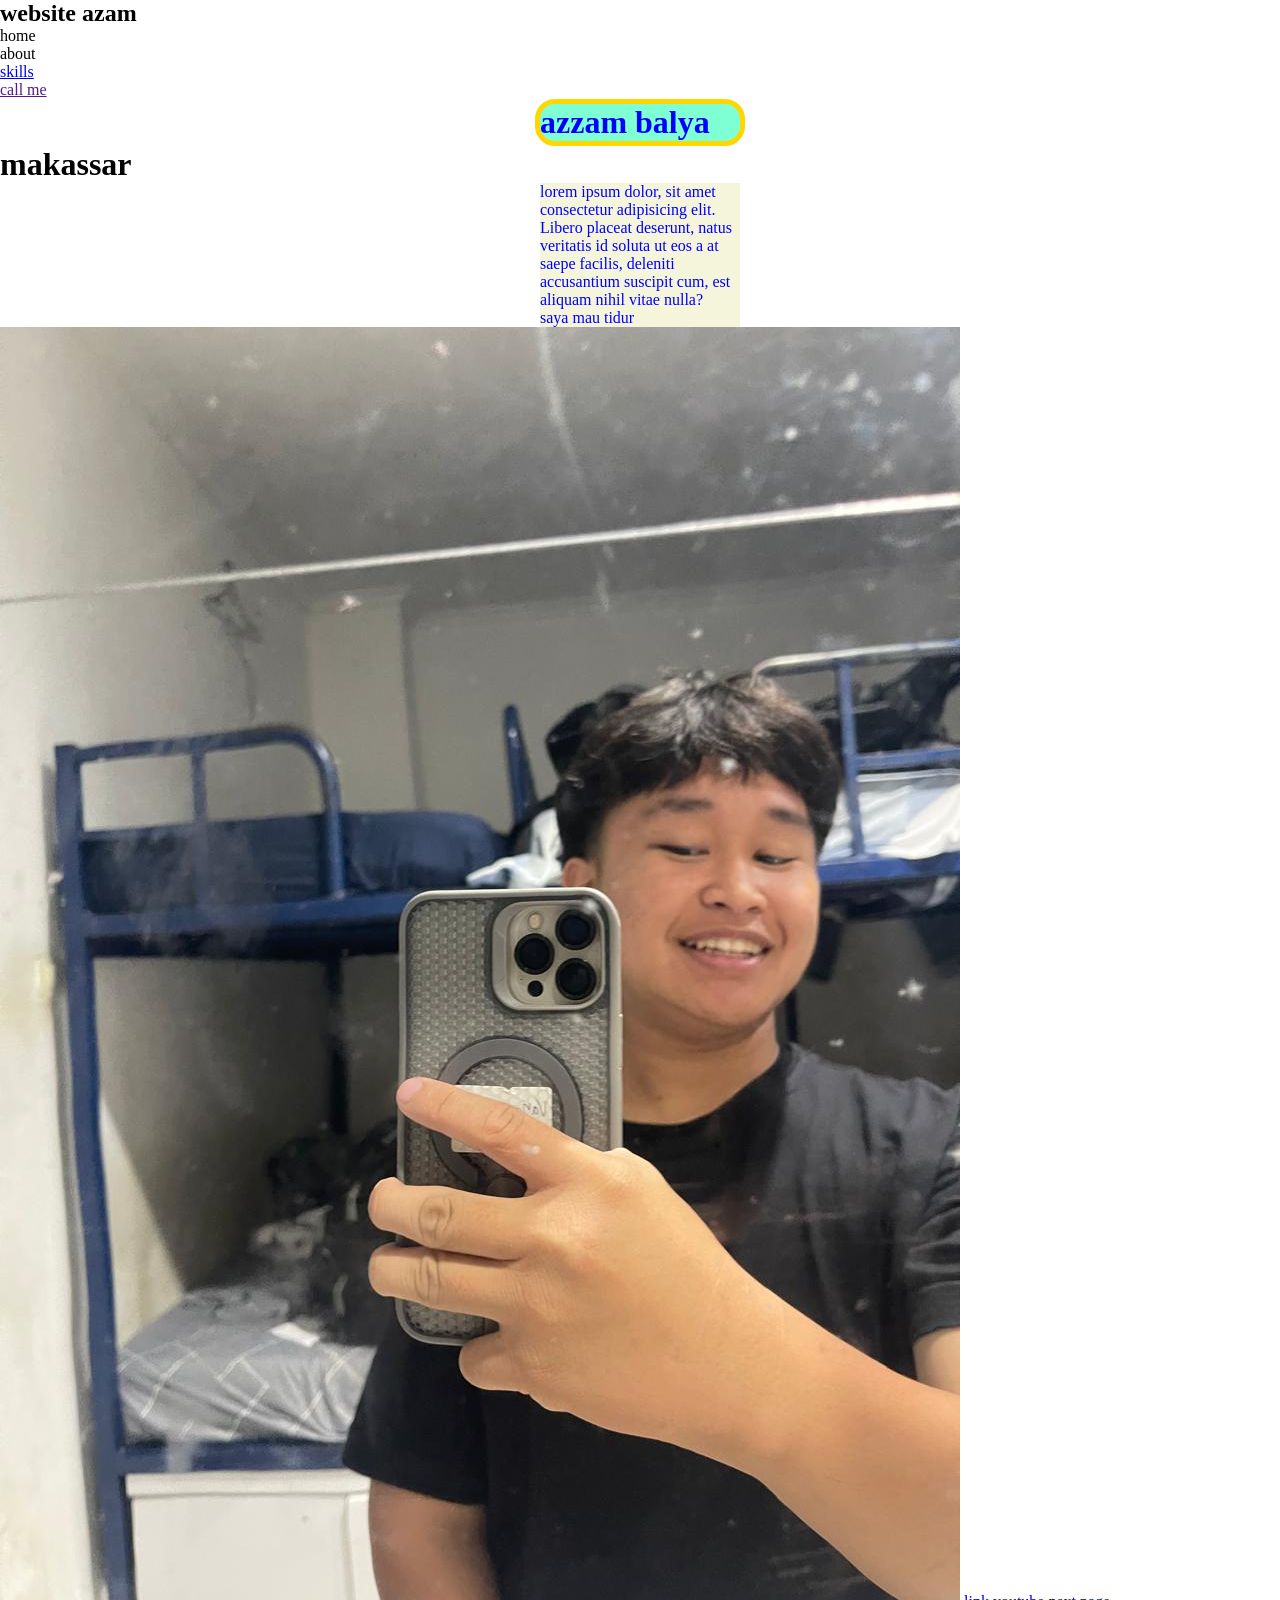
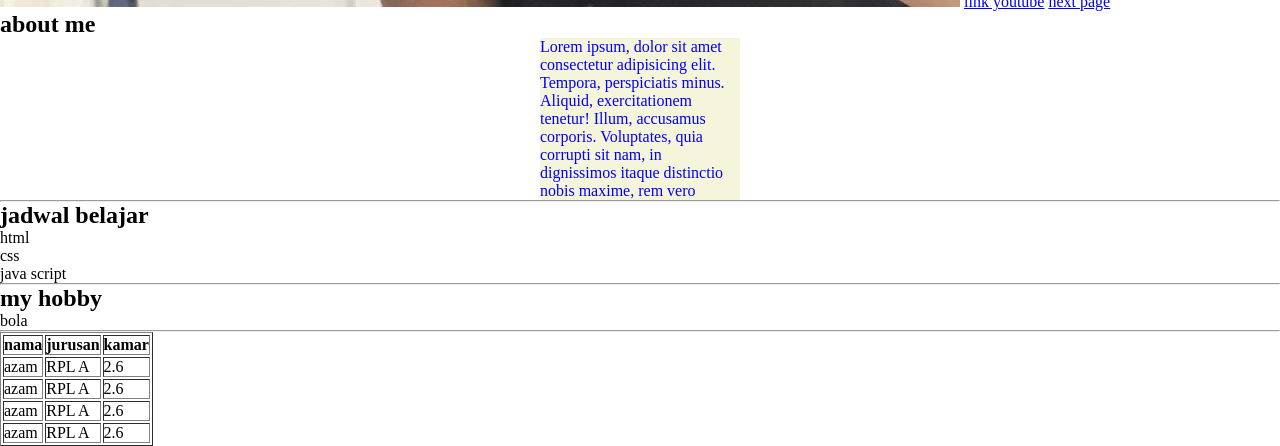
==== index.html @ 0e95609a "first_website" ====
<!DOCTYPE html>
<html lang="en">
<head>
    <meta charset="UTF-8">
    <meta name="viewport" content="width=device-width, initial-scale=1.0">
    <title>azzam</title>
    <link rel="stylesheet" href="index.css"
</head>
<nav class="navbar">
    <h1>website azam</h1>
    <div class="menu">
        <ul>
            <li><a href="page3.html"></a>home</li>
            <li><a href="about-me"></a>about</li>
            <li><a href="#skills">skills</a></li>
            
        </ul>
    </div>
    <div class="navbutton">
        <a href="">call me</a>
    </div>



</nav>
</body>
 <div class="html-1">
    <h1 class="header">azzam balya</h1>
    <h1 class="alamat">makassar</h1>
    <p class="lorem">lorem ipsum dolor, sit amet consectetur adipisicing elit. Libero placeat deserunt, natus veritatis id soluta ut eos a at saepe facilis, deleniti accusantium suscipit cum, est aliquam nihil vitae nulla?</p>
    <p>saya mau tidur</p>
    <img src="azzam.jpeg" alt="">
 <a href="https://www.youtube.com/">link youtube</a>
 <a href="page3.html">next page</a>
 </div>
 <section id="about-me"class="about-me">
    <div class="about-text">
        <h1>about me</h1>
        <p>Lorem ipsum, dolor sit amet consectetur adipisicing elit. Tempora, perspiciatis minus. Aliquid, exercitationem tenetur! Illum, accusamus corporis. Voluptates, quia corrupti sit nam, in dignissimos itaque distinctio nobis maxime, rem vero</p>
    </div>

 </section>
 
 <section></section>
 <hr>
 <h2>jadwal belajar</h2>
 <ol>
    <li>html</li>
    <li>css</li>
    <li>java script</li>
 </ol>
 <hr>
 <h2>my hobby</h2>
 <ul>
    <li>bola</li>
 </ul>
 <hr>
 <table border="">
    <tr>
        <th>nama</th>
        <th>jurusan</th>
        <th>kamar</th>

    </tr>
    <tr>
        <td>azam</td>
        <td>RPL A</td>
        <td>2.6</td>
    </tr>
    <tr>
        <td>azam</td>
        <td>RPL A</td>
        <td>2.6</td>
    </tr>
    <tr>
        <td>azam</td>
        <td>RPL A</td>
        <td>2.6</td>
    </tr>
    <tr>
        <td>azam</td>
        <td>RPL A</td>
        <td>2.6</td>
    </tr>
 </table>
</body>
---- index.css ----
*{
    margin: 0;
    padding: 0;
    scroll-behavior: smooth;
}
.header{
    color: blue;
    background-color: aquamarine;
    width: 200px;
    border: 5px solid gold;
    border-radius: 20px;
    margin: auto;

}
p{
    color: blue;
    background-color: beige;
    width: 200px;
    margin: auto;
}
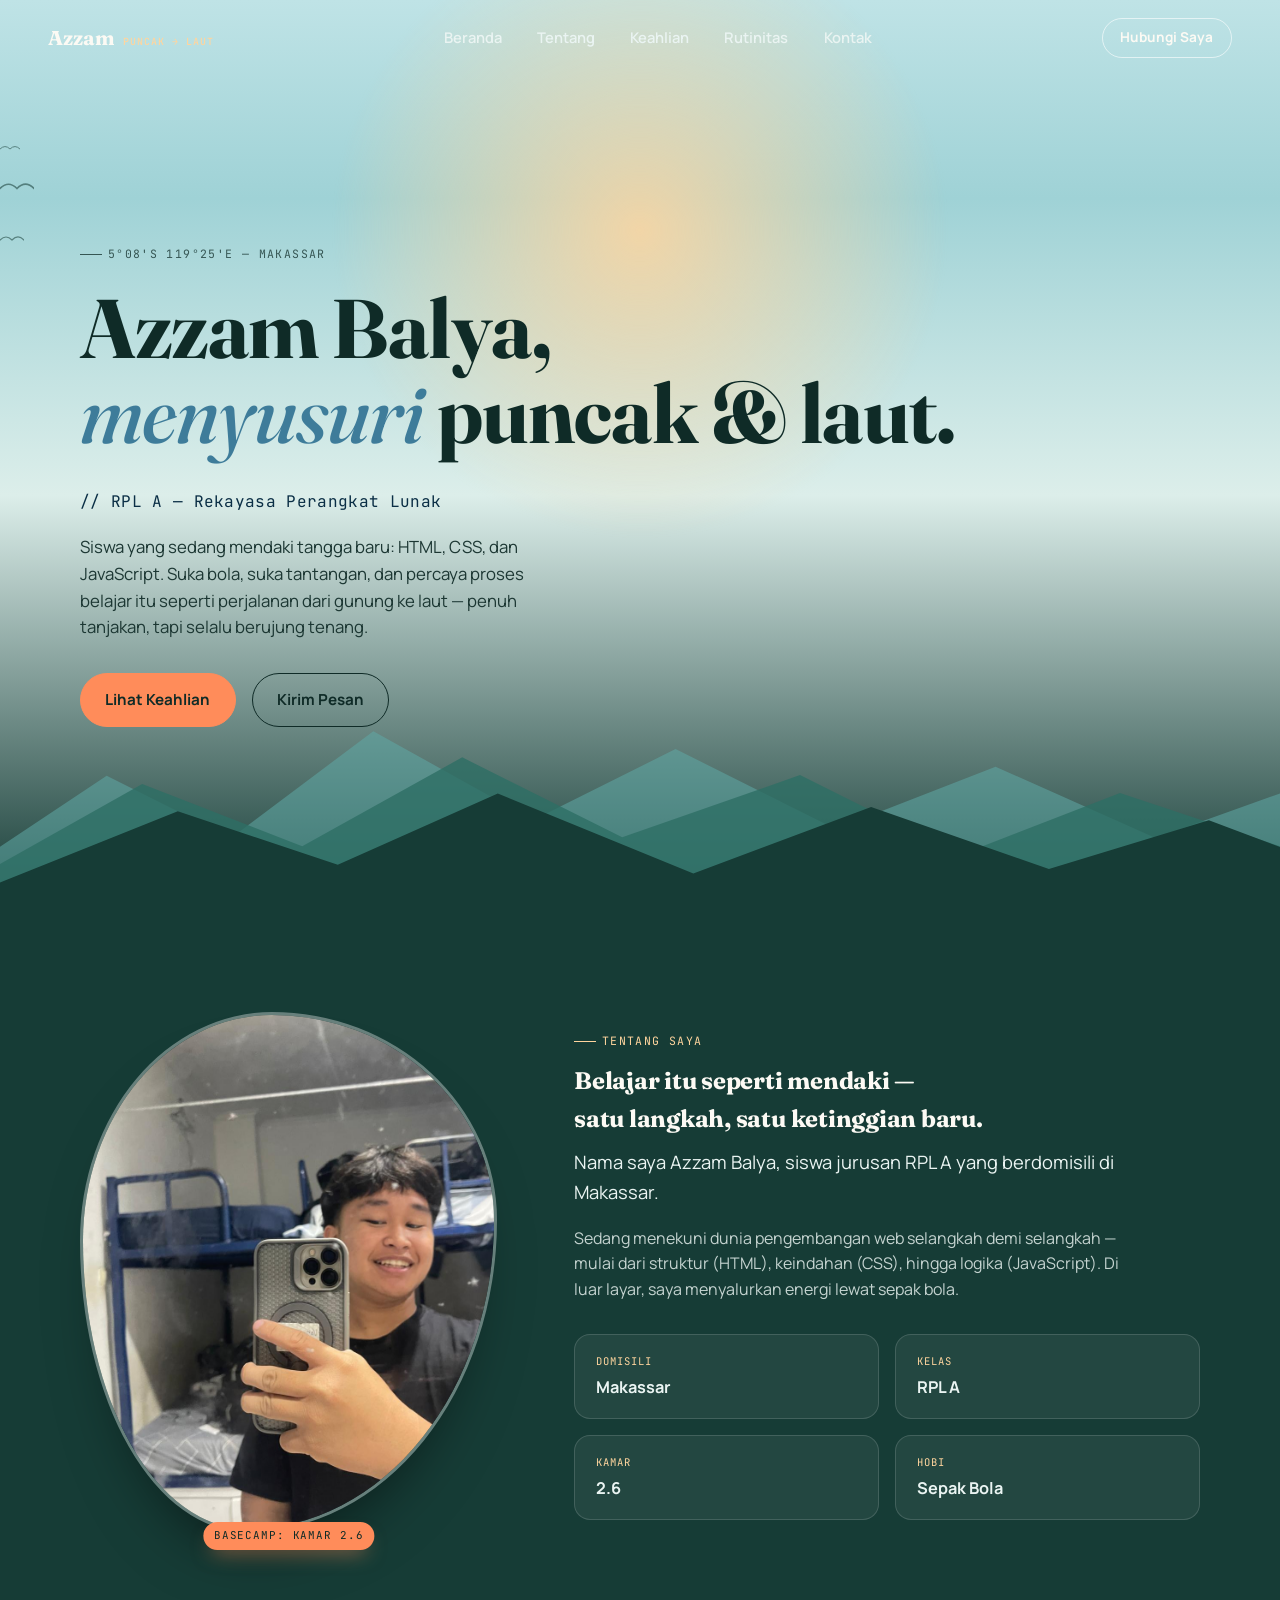
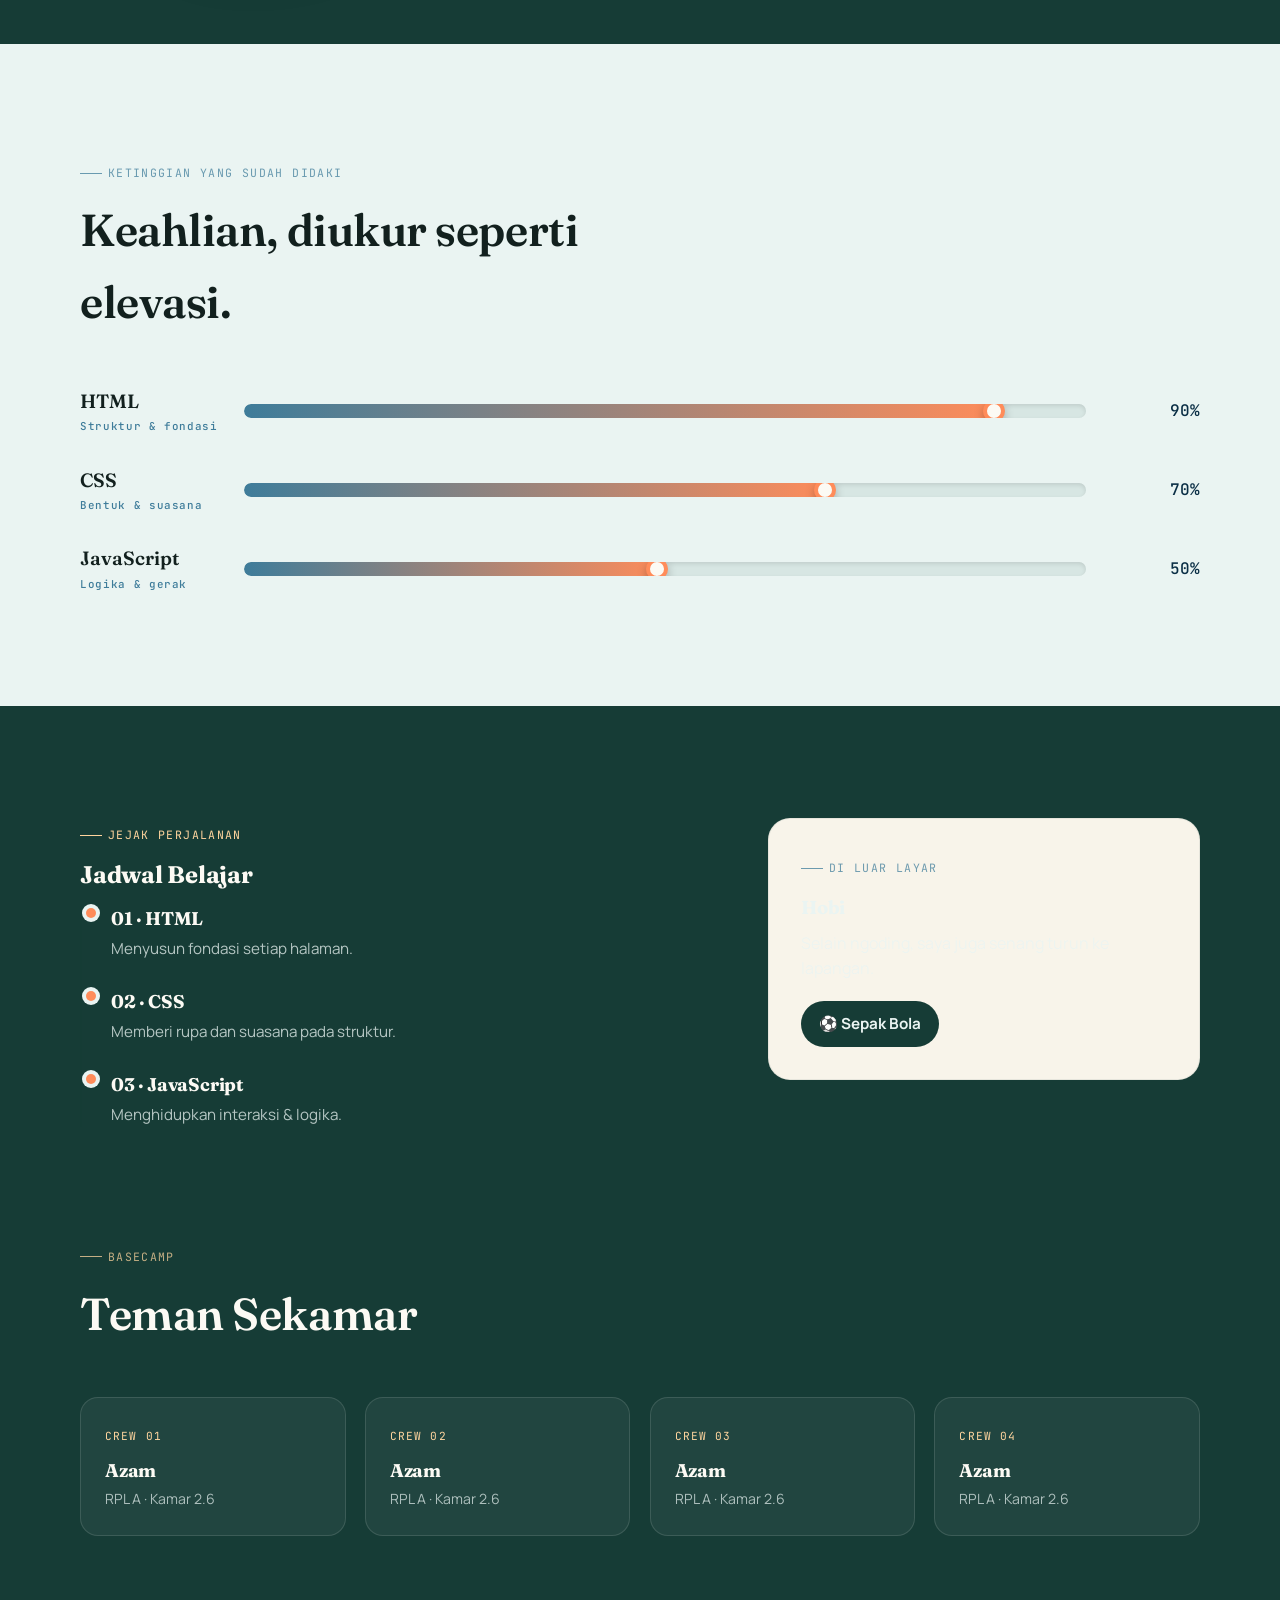
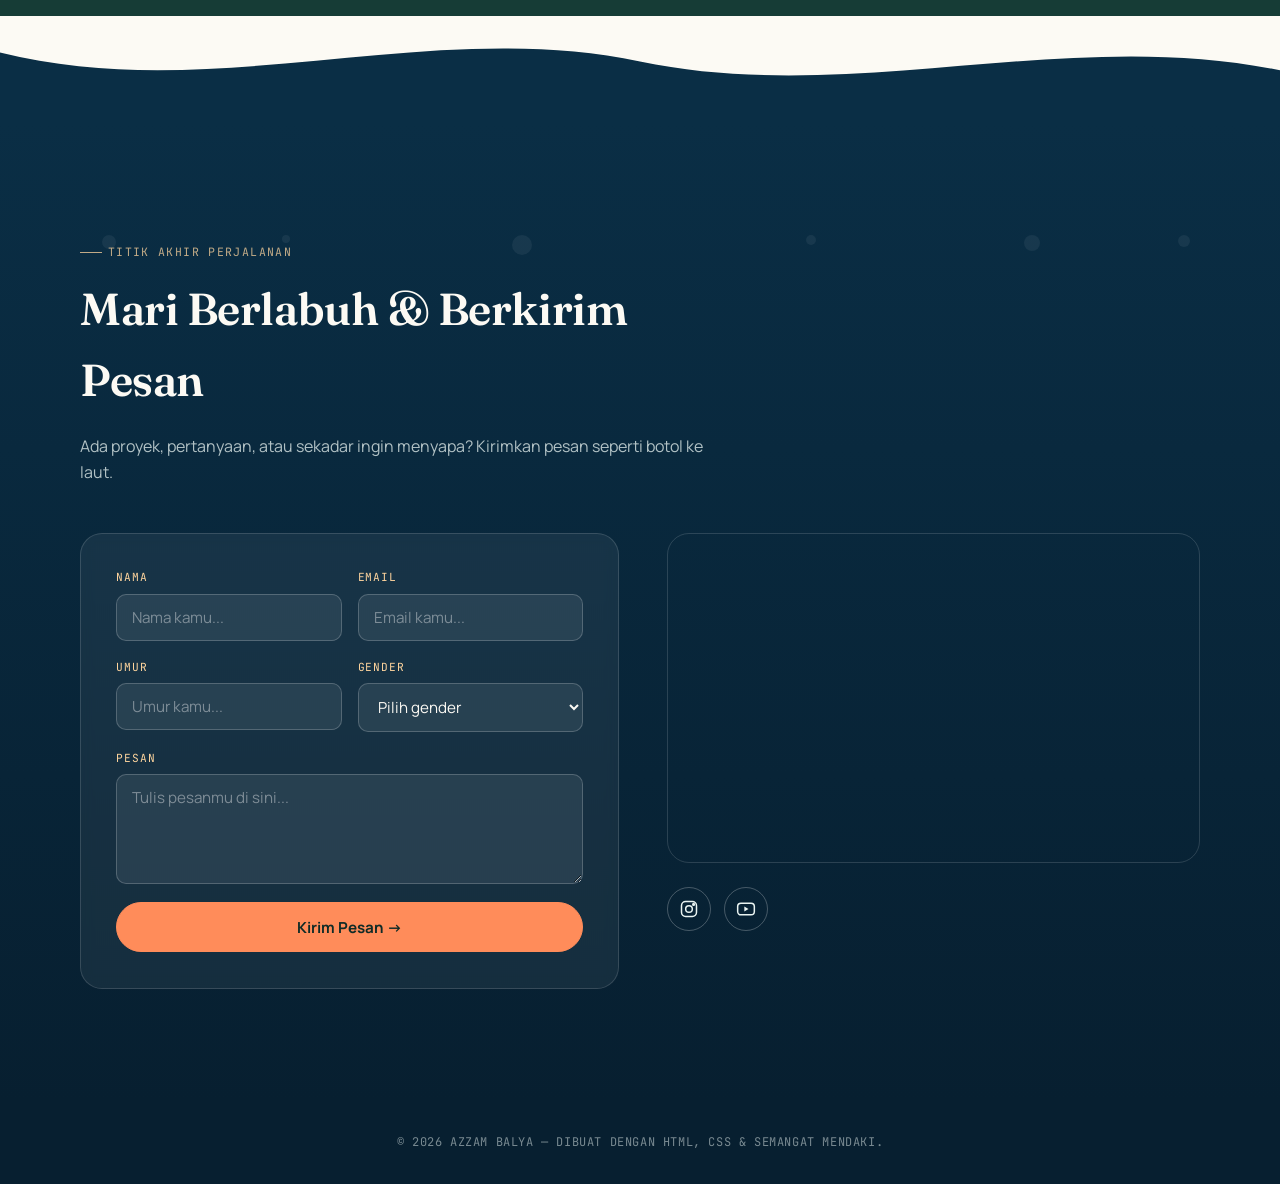
==== commit 736f497c: "azzam" ====
--- a/index.html
+++ b/index.html
@@ -1,89 +1,227 @@
 <!DOCTYPE html>
-<html lang="en">
+<html lang="id">
 <head>
-    <meta charset="UTF-8">
-    <meta name="viewport" content="width=device-width, initial-scale=1.0">
-    <title>azzam</title>
-    <link rel="stylesheet" href="index.css"
+<meta charset="UTF-8">
+<meta name="viewport" content="width=device-width, initial-scale=1.0">
+<title>Azzam Balya — Dari Puncak ke Laut</title>
+<meta name="description" content="Portofolio Azzam Balya, siswa RPL A, Makassar.">
+<link rel="stylesheet" href="style.css">
 </head>
-<nav class="navbar">
-    <h1>website azam</h1>
-    <div class="menu">
-        <ul>
-            <li><a href="page3.html"></a>home</li>
-            <li><a href="about-me"></a>about</li>
-            <li><a href="#skills">skills</a></li>
-            
-        </ul>
-    </div>
-    <div class="navbutton">
-        <a href="">call me</a>
-    </div>
-
-
-
+<body>
+
+<nav class="navbar" id="navbar">
+  <a href="#top" class="brand">Azzam <small>PUNCAK&nbsp;→&nbsp;LAUT</small></a>
+  <ul class="nav-links" id="navLinks">
+    <li><a href="#top">Beranda</a></li>
+    <li><a href="#about">Tentang</a></li>
+    <li><a href="#skills">Keahlian</a></li>
+    <li><a href="#trail">Rutinitas</a></li>
+    <li><a href="#contact">Kontak</a></li>
+  </ul>
+  <a href="#contact" class="btn btn-ghost nav-cta">Hubungi Saya</a>
+  <button class="nav-toggle" id="navToggle" aria-label="Buka menu">
+    <span></span><span></span><span></span>
+  </button>
 </nav>
+
+<!-- ================= HERO ================= -->
+<header class="hero" id="top">
+  <div class="sky-glow"></div>
+
+  <div class="cloud cloud--1"><svg viewBox="0 0 200 90" fill="#fff"><ellipse cx="60" cy="55" rx="55" ry="28"/><ellipse cx="110" cy="40" rx="45" ry="30"/><ellipse cx="150" cy="58" rx="40" ry="22"/></svg></div>
+  <div class="cloud cloud--2"><svg viewBox="0 0 200 90" fill="#fff"><ellipse cx="60" cy="55" rx="55" ry="28"/><ellipse cx="110" cy="40" rx="45" ry="30"/><ellipse cx="150" cy="58" rx="40" ry="22"/></svg></div>
+  <div class="cloud cloud--3"><svg viewBox="0 0 200 90" fill="#fff"><ellipse cx="60" cy="55" rx="55" ry="28"/><ellipse cx="110" cy="40" rx="45" ry="30"/><ellipse cx="150" cy="58" rx="40" ry="22"/></svg></div>
+
+  <svg class="bird bird--1" viewBox="0 0 40 20"><path d="M0 10 Q10 0 20 10 Q30 0 40 10" stroke="#163C36" stroke-width="2" fill="none" stroke-linecap="round"/></svg>
+  <svg class="bird bird--2" viewBox="0 0 40 20"><path d="M0 10 Q10 0 20 10 Q30 0 40 10" stroke="#163C36" stroke-width="2" fill="none" stroke-linecap="round"/></svg>
+  <svg class="bird bird--3" viewBox="0 0 40 20"><path d="M0 10 Q10 0 20 10 Q30 0 40 10" stroke="#163C36" stroke-width="2" fill="none" stroke-linecap="round"/></svg>
+
+  <div class="hero-content">
+    <p class="eyebrow hero-tag">5°08'S 119°25'E — MAKASSAR</p>
+    <h1>Azzam Balya,<br><em>menyusuri</em> puncak &amp; laut.</h1>
+    <p class="hero-role">// RPL&nbsp;A — Rekayasa Perangkat Lunak</p>
+    <p class="hero-desc">Siswa yang sedang mendaki tangga baru: HTML, CSS, dan JavaScript. Suka bola, suka tantangan, dan percaya proses belajar itu seperti perjalanan dari gunung ke laut — penuh tanjakan, tapi selalu berujung tenang.</p>
+    <div class="hero-actions">
+      <a href="#skills" class="btn btn-solid">Lihat Keahlian</a>
+      <a href="#contact" class="btn btn-ghost">Kirim Pesan</a>
+    </div>
+  </div>
+
+  <!-- background ridge layers -->
+  <div class="ridge ridge--back" data-parallax="0.25">
+    <svg viewBox="0 0 1440 260" preserveAspectRatio="none"><path fill="#5FA9A6" d="M0 200 L120 120 L260 190 L420 70 L600 170 L760 90 L940 180 L1120 110 L1300 190 L1440 140 L1440 260 L0 260 Z"/></svg>
+  </div>
+  <div class="ridge ridge--mid" data-parallax="0.4">
+    <svg viewBox="0 0 1440 220" preserveAspectRatio="none"><path fill="#2E6F65" d="M0 180 L160 90 L340 160 L520 60 L700 150 L900 80 L1080 170 L1260 100 L1440 160 L1440 220 L0 220 Z"/></svg>
+  </div>
+  <div class="ridge ridge--front">
+    <svg viewBox="0 0 1440 160" preserveAspectRatio="none"><path fill="#163C36" d="M0 140 L200 60 L380 120 L560 40 L780 130 L980 55 L1180 125 L1360 70 L1440 100 L1440 160 L0 160 Z"/></svg>
+  </div>
+</header>
+
+<!-- ================= ABOUT ================= -->
+<section class="on-teal section-pad" id="about">
+  <div class="container about">
+    <div class="about-portrait reveal">
+      <div class="frame">
+        <img src="azzam.jpeg" alt="Foto Azzam Balya">
+      </div>
+      <span class="pin">BASECAMP: KAMAR 2.6</span>
+    </div>
+    <div class="about-text">
+      <p class="eyebrow reveal" style="color:var(--sunrise-soft)">Tentang Saya</p>
+      <h2 class="reveal reveal-delay-1">Belajar itu seperti mendaki —<br>satu langkah, satu ketinggian baru.</h2>
+      <p class="about-lede reveal reveal-delay-1">Nama saya Azzam Balya, siswa jurusan RPL A yang berdomisili di Makassar.</p>
+      <p class="about-body reveal reveal-delay-2">Sedang menekuni dunia pengembangan web selangkah demi selangkah — mulai dari struktur (HTML), keindahan (CSS), hingga logika (JavaScript). Di luar layar, saya menyalurkan energi lewat sepak bola.</p>
+      <div class="fact-grid reveal reveal-delay-3">
+        <div class="fact"><span class="k">Domisili</span><span class="v">Makassar</span></div>
+        <div class="fact"><span class="k">Kelas</span><span class="v">RPL A</span></div>
+        <div class="fact"><span class="k">Kamar</span><span class="v">2.6</span></div>
+        <div class="fact"><span class="k">Hobi</span><span class="v">Sepak Bola</span></div>
+      </div>
+    </div>
+  </div>
+</section>
+
+<!-- ================= SKILLS ================= -->
+<section class="skills section-pad" id="skills">
+  <div class="container">
+    <div class="section-head reveal">
+      <p class="eyebrow" style="color:var(--glacier-blue)">Ketinggian yang Sudah Didaki</p>
+      <h2>Keahlian, diukur seperti elevasi.</h2>
+    </div>
+    <div class="elevation-list">
+      <div class="elev-item reveal">
+        <span class="name">HTML<small>Struktur & fondasi</small></span>
+        <div class="gauge"><div class="gauge-fill" data-fill="90"></div></div>
+        <span class="amt">90%</span>
+      </div>
+      <div class="elev-item reveal reveal-delay-1">
+        <span class="name">CSS<small>Bentuk & suasana</small></span>
+        <div class="gauge"><div class="gauge-fill" data-fill="70"></div></div>
+        <span class="amt">70%</span>
+      </div>
+      <div class="elev-item reveal reveal-delay-2">
+        <span class="name">JavaScript<small>Logika & gerak</small></span>
+        <div class="gauge"><div class="gauge-fill" data-fill="50"></div></div>
+        <span class="amt">50%</span>
+      </div>
+    </div>
+  </div>
+</section>
+
+<!-- ================= TRAIL / SCHEDULE + HOBBY ================= -->
+<section class="on-teal section-pad" id="trail">
+  <div class="container trail-grid">
+    <div>
+      <p class="eyebrow reveal" style="color:var(--sunrise-soft)">Jejak Perjalanan</p>
+      <h2 class="reveal reveal-delay-1" style="color:var(--paper)">Jadwal Belajar</h2>
+      <div class="trail-log reveal reveal-delay-2">
+        <div class="stop"><h3 style="color:var(--paper)">01 · HTML</h3><p>Menyusun fondasi setiap halaman.</p></div>
+        <div class="stop"><h3 style="color:var(--paper)">02 · CSS</h3><p>Memberi rupa dan suasana pada struktur.</p></div>
+        <div class="stop"><h3 style="color:var(--paper)">03 · JavaScript</h3><p>Menghidupkan interaksi & logika.</p></div>
+      </div>
+    </div>
+    <div class="hobby-card reveal reveal-delay-2">
+      <p class="eyebrow">Di Luar Layar</p>
+      <h3>Hobi</h3>
+      <p style="opacity:.75; margin-bottom:1.2rem;">Selain ngoding, saya juga senang turun ke lapangan.</p>
+      <span class="hobby-tag">⚽ Sepak Bola</span>
+    </div>
+  </div>
+</section>
+
+<!-- ================= CREW / ROOM ================= -->
+<section class="on-teal" style="padding-bottom: 5rem;">
+  <div class="container">
+    <div class="section-head reveal">
+      <p class="eyebrow" style="color:var(--sunrise-soft)">Basecamp</p>
+      <h2 style="color:var(--paper)">Teman Sekamar</h2>
+    </div>
+    <div class="crew-grid">
+      <div class="crew-card reveal"><span class="num">CREW 01</span><h3>Azam</h3><p>RPL A · Kamar 2.6</p></div>
+      <div class="crew-card reveal reveal-delay-1"><span class="num">CREW 02</span><h3>Azam</h3><p>RPL A · Kamar 2.6</p></div>
+      <div class="crew-card reveal reveal-delay-2"><span class="num">CREW 03</span><h3>Azam</h3><p>RPL A · Kamar 2.6</p></div>
+      <div class="crew-card reveal reveal-delay-3"><span class="num">CREW 04</span><h3>Azam</h3><p>RPL A · Kamar 2.6</p></div>
+    </div>
+  </div>
+</section>
+
+<!-- ================= WAVE DIVIDER ================= -->
+<div class="wave-divider">
+  <svg viewBox="0 0 1440 120" preserveAspectRatio="none"><path fill="#0A2E45" d="M0 40 C 240 100, 480 0, 720 50 C 960 100, 1200 10, 1440 60 L1440 120 L0 120 Z"/></svg>
+</div>
+
+<!-- ================= CONTACT ================= -->
+<section class="contact-sec section-pad" id="contact">
+  <div class="bubble" style="width:14px;height:14px;left:8%;animation-duration:9s;"></div>
+  <div class="bubble" style="width:8px;height:8px;left:22%;animation-duration:13s;animation-delay:2s;"></div>
+  <div class="bubble" style="width:20px;height:20px;left:40%;animation-duration:11s;animation-delay:1s;"></div>
+  <div class="bubble" style="width:10px;height:10px;left:63%;animation-duration:15s;animation-delay:3s;"></div>
+  <div class="bubble" style="width:16px;height:16px;left:80%;animation-duration:10s;animation-delay:.5s;"></div>
+  <div class="bubble" style="width:12px;height:12px;left:92%;animation-duration:12s;animation-delay:4s;"></div>
+
+  <div class="container">
+    <div class="section-head reveal">
+      <p class="eyebrow" style="color:var(--sunrise-soft)">Titik Akhir Perjalanan</p>
+      <h2>Mari Berlabuh &amp; Berkirim Pesan</h2>
+      <p>Ada proyek, pertanyaan, atau sekadar ingin menyapa? Kirimkan pesan seperti botol ke laut.</p>
+    </div>
+
+    <div class="contact-grid">
+      <div class="form-card reveal">
+        <form action="https://formsubmit.co/balyaazzam3@gmail.com" method="post">
+          <div class="row-2">
+            <div class="field">
+              <label for="nama">Nama</label>
+              <input id="nama" type="text" placeholder="Nama kamu..." name="Nama" required>
+            </div>
+            <div class="field">
+              <label for="email">Email</label>
+              <input id="email" type="email" placeholder="Email kamu..." name="Email" required>
+            </div>
+          </div>
+          <div class="row-2">
+            <div class="field">
+              <label for="usia">Umur</label>
+              <input id="usia" type="number" placeholder="Umur kamu..." name="Usia">
+            </div>
+            <div class="field">
+              <label for="gender">Gender</label>
+              <select id="gender" name="Gender">
+                <option value="">Pilih gender</option>
+                <option value="pria">Pria</option>
+                <option value="wanita">Wanita</option>
+              </select>
+            </div>
+          </div>
+          <div class="field">
+            <label for="pesan">Pesan</label>
+            <textarea id="pesan" name="Pesan" rows="4" placeholder="Tulis pesanmu di sini..."></textarea>
+          </div>
+          <button type="submit" class="btn btn-solid" style="width:100%; justify-content:center;">Kirim Pesan →</button>
+        </form>
+      </div>
+
+      <div class="reveal reveal-delay-1">
+        <div class="map-card">
+          <iframe src="https://www.google.com/maps/embed?pb=!1m18!1m12!1m3!1d11539.938142382489!2d107.06127097141518!3d-6.542502928768488!2m3!1f0!2f0!3f0!3m2!1i1024!2i768!4f13.1!3m3!1m2!1s0x2e69bb000e1ac8b7%3A0xa18f0995cdb37e7b!2sSamara%20village!5e0!3m2!1sid!2sid!4v1786603937059!5m2!1sid!2sid" loading="lazy" referrerpolicy="strict-origin-when-cross-origin" allowfullscreen></iframe>
+        </div>
+        <div class="socials">
+          <a href="https://instagram.com/mazabalya17" target="_blank" rel="noopener" aria-label="Instagram">
+            <svg width="20" height="20" viewBox="0 0 24 24" fill="none" stroke="currentColor" stroke-width="1.8"><rect x="3" y="3" width="18" height="18" rx="5"/><circle cx="12" cy="12" r="4"/><circle cx="17.5" cy="6.5" r="1"/></svg>
+          </a>
+          <a href="https://www.youtube.com/" target="_blank" rel="noopener" aria-label="YouTube">
+            <svg width="20" height="20" viewBox="0 0 24 24" fill="none" stroke="currentColor" stroke-width="1.8"><rect x="2" y="5" width="20" height="14" rx="4"/><path d="M10 9l5 3-5 3z" fill="currentColor" stroke="none"/></svg>
+          </a>
+        </div>
+      </div>
+    </div>
+  </div>
+</section>
+
+<footer>© 2026 AZZAM BALYA — DIBUAT DENGAN HTML, CSS &amp; SEMANGAT MENDAKI.</footer>
+
+<script src="script.js"></script>
 </body>
- <div class="html-1">
-    <h1 class="header">azzam balya</h1>
-    <h1 class="alamat">makassar</h1>
-    <p class="lorem">lorem ipsum dolor, sit amet consectetur adipisicing elit. Libero placeat deserunt, natus veritatis id soluta ut eos a at saepe facilis, deleniti accusantium suscipit cum, est aliquam nihil vitae nulla?</p>
-    <p>saya mau tidur</p>
-    <img src="azzam.jpeg" alt="">
- <a href="https://www.youtube.com/">link youtube</a>
- <a href="page3.html">next page</a>
- </div>
- <section id="about-me"class="about-me">
-    <div class="about-text">
-        <h1>about me</h1>
-        <p>Lorem ipsum, dolor sit amet consectetur adipisicing elit. Tempora, perspiciatis minus. Aliquid, exercitationem tenetur! Illum, accusamus corporis. Voluptates, quia corrupti sit nam, in dignissimos itaque distinctio nobis maxime, rem vero</p>
-    </div>
-
- </section>
- 
- <section></section>
- <hr>
- <h2>jadwal belajar</h2>
- <ol>
-    <li>html</li>
-    <li>css</li>
-    <li>java script</li>
- </ol>
- <hr>
- <h2>my hobby</h2>
- <ul>
-    <li>bola</li>
- </ul>
- <hr>
- <table border="">
-    <tr>
-        <th>nama</th>
-        <th>jurusan</th>
-        <th>kamar</th>
-
-    </tr>
-    <tr>
-        <td>azam</td>
-        <td>RPL A</td>
-        <td>2.6</td>
-    </tr>
-    <tr>
-        <td>azam</td>
-        <td>RPL A</td>
-        <td>2.6</td>
-    </tr>
-    <tr>
-        <td>azam</td>
-        <td>RPL A</td>
-        <td>2.6</td>
-    </tr>
-    <tr>
-        <td>azam</td>
-        <td>RPL A</td>
-        <td>2.6</td>
-    </tr>
- </table>
-</body>
-
-
-
+</html>
--- a/style.css
+++ b/style.css
@@ -0,0 +1,722 @@
+/* ===================================================================
+   AZZAM BALYA — PORTFOLIO
+   Theme: Puncak ke Laut (Peak to Sea)
+   =================================================================== */
+
+@import url('https://fonts.googleapis.com/css2?family=Fraunces:ital,opsz,wght@0,9..144,400;0,9..144,600;0,9..144,700;1,9..144,500&family=Manrope:wght@400;500;600;700;800&family=JetBrains+Mono:wght@400;500&display=swap');
+
+:root{
+  /* --- Color tokens --- */
+  --peak-fog:      #EAF4F2;
+  --peak-fog-2:    #DCEEEA;
+  --alpine-teal:   #163C36;
+  --alpine-teal-2: #0F2B27;
+  --glacier-blue:  #3E7C9A;
+  --ocean-deep:    #0A2E45;
+  --ocean-deep-2:  #071F30;
+  --sunrise:       #FF8C5A;
+  --sunrise-soft:  #FFD59E;
+  --sand-foam:     #F8F4EA;
+  --ink:           #12201E;
+  --paper:         #FCFAF4;
+
+  --font-display: 'Fraunces', serif;
+  --font-body: 'Manrope', sans-serif;
+  --font-mono: 'JetBrains Mono', monospace;
+
+  --ease: cubic-bezier(.22,.61,.36,1);
+}
+
+*, *::before, *::after{ box-sizing: border-box; }
+
+html{ scroll-behavior: smooth; }
+
+body{
+  margin: 0;
+  font-family: var(--font-body);
+  background: var(--paper);
+  color: var(--ink);
+  line-height: 1.6;
+  overflow-x: hidden;
+}
+
+h1, h2, h3{
+  font-family: var(--font-display);
+  margin: 0 0 .4em;
+  letter-spacing: -.01em;
+}
+
+p{ margin: 0 0 1em; }
+
+a{ color: inherit; text-decoration: none; }
+
+img{ max-width: 100%; display: block; }
+
+.eyebrow{
+  font-family: var(--font-mono);
+  font-size: .72rem;
+  letter-spacing: .12em;
+  text-transform: uppercase;
+  opacity: .75;
+  display: inline-flex;
+  align-items: center;
+  gap: .5em;
+}
+.eyebrow::before{
+  content: '';
+  width: 22px;
+  height: 1px;
+  background: currentColor;
+  display: inline-block;
+}
+
+.container{
+  width: min(1120px, 92%);
+  margin-inline: auto;
+}
+
+.btn{
+  display: inline-flex;
+  align-items: center;
+  gap: .6em;
+  font-family: var(--font-body);
+  font-weight: 700;
+  font-size: .95rem;
+  padding: .9em 1.6em;
+  border-radius: 100px;
+  border: 1.5px solid currentColor;
+  cursor: pointer;
+  transition: transform .35s var(--ease), background .35s var(--ease), color .35s var(--ease), box-shadow .35s var(--ease);
+}
+.btn-solid{
+  background: var(--sunrise);
+  border-color: var(--sunrise);
+  color: var(--alpine-teal-2);
+}
+.btn-solid:hover{
+  transform: translateY(-3px);
+  box-shadow: 0 12px 24px -8px rgba(255,140,90,.55);
+}
+.btn-ghost{
+  background: transparent;
+  color: inherit;
+}
+.btn-ghost:hover{
+  background: rgba(255,255,255,.12);
+  transform: translateY(-3px);
+}
+
+/* reveal-on-scroll */
+.reveal{
+  opacity: 0;
+  transform: translateY(28px);
+  transition: opacity .9s var(--ease), transform .9s var(--ease);
+}
+.reveal.is-visible{
+  opacity: 1;
+  transform: translateY(0);
+}
+.reveal-delay-1{ transition-delay: .12s; }
+.reveal-delay-2{ transition-delay: .24s; }
+.reveal-delay-3{ transition-delay: .36s; }
+
+@media (prefers-reduced-motion: reduce){
+  *, *::before, *::after{
+    animation-duration: .01ms !important;
+    animation-iteration-count: 1 !important;
+    transition-duration: .01ms !important;
+    scroll-behavior: auto !important;
+  }
+}
+
+/* ===================== NAVBAR ===================== */
+.navbar{
+  position: fixed;
+  top: 0; left: 0; right: 0;
+  z-index: 100;
+  display: flex;
+  align-items: center;
+  justify-content: space-between;
+  padding: 1.1rem clamp(1.2rem, 5vw, 3rem);
+  transition: background .4s var(--ease), padding .4s var(--ease), box-shadow .4s var(--ease);
+}
+.navbar.is-scrolled{
+  background: rgba(10, 46, 69, .82);
+  backdrop-filter: blur(10px);
+  padding-block: .7rem;
+  box-shadow: 0 10px 30px -18px rgba(0,0,0,.5);
+}
+.brand{
+  font-family: var(--font-display);
+  font-weight: 700;
+  font-size: 1.25rem;
+  color: var(--paper);
+  display: flex;
+  align-items: baseline;
+  gap: .5rem;
+}
+.brand small{
+  font-family: var(--font-mono);
+  font-size: .62rem;
+  letter-spacing: .1em;
+  color: var(--sunrise-soft);
+  font-weight: 500;
+}
+.nav-links{
+  display: flex;
+  gap: 2.2rem;
+  list-style: none;
+  margin: 0; padding: 0;
+}
+.nav-links a{
+  color: var(--peak-fog);
+  font-size: .92rem;
+  font-weight: 600;
+  position: relative;
+  padding-bottom: 4px;
+}
+.nav-links a::after{
+  content:'';
+  position: absolute;
+  left: 0; bottom: 0;
+  width: 0%;
+  height: 2px;
+  background: var(--sunrise);
+  transition: width .35s var(--ease);
+}
+.nav-links a:hover::after{ width: 100%; }
+
+.nav-cta{
+  color: var(--paper);
+  border-color: rgba(255,255,255,.6);
+  padding: .6em 1.3em;
+  font-size: .85rem;
+}
+.nav-toggle{
+  display: none;
+  flex-direction: column;
+  gap: 5px;
+  background: none;
+  border: none;
+  cursor: pointer;
+  z-index: 110;
+}
+.nav-toggle span{
+  width: 26px; height: 2px;
+  background: var(--paper);
+  border-radius: 2px;
+  transition: transform .3s var(--ease), opacity .3s var(--ease);
+}
+.nav-toggle.is-open span:nth-child(1){ transform: translateY(7px) rotate(45deg); }
+.nav-toggle.is-open span:nth-child(2){ opacity: 0; }
+.nav-toggle.is-open span:nth-child(3){ transform: translateY(-7px) rotate(-45deg); }
+
+/* ===================== HERO ===================== */
+.hero{
+  position: relative;
+  min-height: 100vh;
+  display: flex;
+  align-items: center;
+  overflow: hidden;
+  background: linear-gradient(180deg, #BFE3E6 0%, #9FD2D6 22%, var(--peak-fog-2) 55%, var(--alpine-teal) 100%);
+}
+.sky-glow{
+  position: absolute;
+  top: -10%; left: 50%;
+  width: 640px; height: 640px;
+  transform: translateX(-50%);
+  background: radial-gradient(circle, rgba(255,213,158,.85) 0%, rgba(255,213,158,0) 68%);
+  filter: blur(2px);
+  animation: glow-pulse 8s ease-in-out infinite;
+}
+@keyframes glow-pulse{
+  0%,100%{ opacity: .75; transform: translateX(-50%) scale(1); }
+  50%{ opacity: 1; transform: translateX(-50%) scale(1.08); }
+}
+
+.cloud{
+  position: absolute;
+  opacity: .8;
+  animation: drift 40s linear infinite;
+}
+.cloud svg{ width: 100%; height: 100%; }
+.cloud--1{ top: 14%; left: -20%; width: 220px; animation-duration: 55s; }
+.cloud--2{ top: 24%; left: -30%; width: 160px; animation-duration: 70s; animation-delay: -20s; opacity: .6;}
+.cloud--3{ top: 9%;  left: -25%; width: 130px; animation-duration: 46s; animation-delay: -10s; }
+@keyframes drift{
+  from{ transform: translateX(0); }
+  to{ transform: translateX(160vw); }
+}
+
+.bird{
+  position: absolute;
+  width: 34px;
+  animation: bird-flap 1.1s ease-in-out infinite, bird-fly 26s linear infinite;
+  opacity: .55;
+}
+.bird--1{ top: 20%; animation-delay: 0s, 0s; }
+.bird--2{ top: 26%; width: 24px; animation-delay: .3s, -8s; }
+.bird--3{ top: 16%; width: 20px; animation-delay: .15s, -16s; }
+@keyframes bird-fly{
+  from{ transform: translateX(-10vw) translateY(0); }
+  to{ transform: translateX(120vw) translateY(-40px); }
+}
+@keyframes bird-flap{
+  0%,100%{ transform: scaleY(1) translateY(0) ; }
+}
+
+.ridge{
+  position: absolute;
+  bottom: 0; left: 0;
+  width: 100%;
+  line-height: 0;
+}
+.ridge svg{ width: 100%; height: auto; display: block; }
+.ridge--back{ opacity: .55; }
+.ridge--mid{ opacity: .8; }
+
+.hero-content{
+  position: relative;
+  z-index: 3;
+  width: min(1120px, 92%);
+  margin-inline: auto;
+  padding-top: 4rem;
+  text-align: left;
+}
+.hero-tag{
+  color: var(--alpine-teal-2);
+  margin-bottom: 1.4rem;
+}
+.hero h1{
+  font-size: clamp(2.6rem, 7vw, 5.2rem);
+  font-weight: 700;
+  color: var(--alpine-teal-2);
+  line-height: 1.02;
+}
+.hero h1 em{
+  font-style: italic;
+  font-weight: 500;
+  color: var(--glacier-blue);
+}
+.hero-role{
+  font-family: var(--font-mono);
+  font-size: 1rem;
+  color: var(--ocean-deep);
+  margin-bottom: 1.2rem;
+  letter-spacing: .02em;
+}
+.hero-desc{
+  max-width: 46ch;
+  color: #1c3733;
+  font-size: 1.05rem;
+}
+.hero-actions{
+  display: flex;
+  gap: 1rem;
+  margin-top: 2rem;
+  flex-wrap: wrap;
+}
+.hero-actions .btn-ghost{ color: var(--alpine-teal-2); }
+
+.scroll-cue{
+  position: absolute;
+  bottom: 26px; left: 50%;
+  transform: translateX(-50%);
+  z-index: 3;
+  display: flex;
+  flex-direction: column;
+  align-items: center;
+  gap: .5rem;
+  font-family: var(--font-mono);
+  font-size: .68rem;
+  letter-spacing: .12em;
+  color: var(--alpine-teal-2);
+  opacity: .8;
+}
+.scroll-cue .dash{
+  width: 1px; height: 34px;
+  background: currentColor;
+  animation: cue-move 1.8s ease-in-out infinite;
+}
+@keyframes cue-move{
+  0%{ transform: scaleY(0); transform-origin: top; opacity:0;}
+  50%{ transform: scaleY(1); transform-origin: top; opacity:1;}
+  51%{ transform-origin: bottom; }
+  100%{ transform: scaleY(0); transform-origin: bottom; opacity:0;}
+}
+
+/* ===================== SECTION SHELL ===================== */
+section{ position: relative; }
+.section-pad{ padding: clamp(4rem, 9vw, 7rem) 0; }
+.section-head{
+  max-width: 640px;
+  margin-bottom: 3rem;
+}
+.section-head h2{
+  font-size: clamp(1.9rem, 4vw, 2.8rem);
+  font-weight: 600;
+}
+.on-teal{ background: var(--alpine-teal); color: var(--peak-fog); }
+.on-fog{ background: var(--peak-fog); color: var(--ink); }
+
+/* ===================== ABOUT ===================== */
+.about{
+  display: grid;
+  grid-template-columns: .8fr 1.2fr;
+  gap: clamp(2rem, 6vw, 5rem);
+  align-items: center;
+}
+.about-portrait{
+  position: relative;
+}
+.about-portrait .frame{
+  position: relative;
+  border-radius: 46% 54% 60% 40% / 44% 40% 60% 56%;
+  overflow: hidden;
+  border: 3px solid rgba(255,255,255,.35);
+  box-shadow: 0 40px 60px -30px rgba(0,0,0,.55);
+  transition: border-radius 1.2s var(--ease);
+}
+.about-portrait .frame img{
+  width: 100%; aspect-ratio: 4/5; object-fit: cover;
+}
+.about-portrait:hover .frame{
+  border-radius: 54% 46% 40% 60% / 56% 60% 40% 44%;
+}
+.about-portrait .pin{
+  position: absolute;
+  bottom: -18px; left: 50%;
+  transform: translateX(-50%);
+  background: var(--sunrise);
+  color: var(--alpine-teal-2);
+  font-family: var(--font-mono);
+  font-size: .68rem;
+  letter-spacing: .08em;
+  padding: .5em 1em;
+  border-radius: 100px;
+  white-space: nowrap;
+  box-shadow: 0 10px 20px -8px rgba(255,140,90,.6);
+}
+.about-text h2{ color: var(--paper); }
+.about-lede{
+  font-size: 1.15rem;
+  color: var(--peak-fog);
+  max-width: 52ch;
+}
+.about-body{ color: rgba(234,244,242,.82); max-width: 56ch; }
+
+.fact-grid{
+  display: grid;
+  grid-template-columns: repeat(2, minmax(140px, 1fr));
+  gap: 1rem;
+  margin-top: 2rem;
+}
+.fact{
+  background: rgba(255,255,255,.06);
+  border: 1px solid rgba(255,255,255,.14);
+  border-radius: 16px;
+  padding: 1.1rem 1.3rem;
+  transition: transform .35s var(--ease), background .35s var(--ease);
+}
+.fact:hover{
+  transform: translateY(-4px);
+  background: rgba(255,255,255,.1);
+}
+.fact .k{
+  font-family: var(--font-mono);
+  font-size: .66rem;
+  letter-spacing: .1em;
+  text-transform: uppercase;
+  color: var(--sunrise-soft);
+  display: block;
+  margin-bottom: .4em;
+}
+.fact .v{ font-weight: 700; font-size: 1.02rem; }
+
+/* ===================== SKILLS (elevation gauges) ===================== */
+.skills{ background: var(--peak-fog); }
+.elevation-list{
+  display: flex;
+  flex-direction: column;
+  gap: 1.8rem;
+}
+.elev-item{
+  display: grid;
+  grid-template-columns: 140px 1fr 90px;
+  align-items: center;
+  gap: 1.5rem;
+}
+.elev-item .name{
+  font-family: var(--font-display);
+  font-weight: 600;
+  font-size: 1.2rem;
+}
+.elev-item .name small{
+  display:block;
+  font-family: var(--font-mono);
+  font-size: .68rem;
+  color: var(--glacier-blue);
+  font-weight: 500;
+  letter-spacing: .06em;
+  margin-top: 2px;
+}
+.gauge{
+  position: relative;
+  height: 14px;
+  border-radius: 100px;
+  background: #D7E6E3;
+  overflow: hidden;
+  box-shadow: inset 0 2px 4px rgba(0,0,0,.1);
+}
+.gauge-fill{
+  position: absolute;
+  inset: 0;
+  width: 0%;
+  border-radius: 100px;
+  background: linear-gradient(90deg, var(--glacier-blue), var(--sunrise));
+  transition: width 1.4s var(--ease);
+}
+.gauge-fill::after{
+  content: '';
+  position: absolute;
+  right: -3px; top: 50%;
+  transform: translateY(-50%);
+  width: 22px; height: 22px;
+  border-radius: 50%;
+  background: var(--paper);
+  border: 4px solid var(--sunrise);
+  box-shadow: 0 4px 10px rgba(0,0,0,.25);
+}
+.elev-item .amt{
+  font-family: var(--font-mono);
+  text-align: right;
+  font-weight: 500;
+  color: var(--ocean-deep);
+}
+
+/* ===================== TRAIL / SCHEDULE + HOBBY ===================== */
+.trail-grid{
+  display: grid;
+  grid-template-columns: 1.3fr .9fr;
+  gap: clamp(2rem, 5vw, 4rem);
+}
+.trail-log{
+  border-left: 2px solid rgba(20,60,54,.15);
+  padding-left: 1.8rem;
+  display: flex;
+  flex-direction: column;
+  gap: 1.6rem;
+}
+.trail-log .stop{
+  position: relative;
+}
+.trail-log .stop::before{
+  content: '';
+  position: absolute;
+  left: -25px;
+  top: 4px;
+  width: 10px; height: 10px;
+  border-radius: 50%;
+  background: var(--sunrise);
+  box-shadow: 0 0 0 4px var(--peak-fog);
+}
+.trail-log .stop h3{ font-size: 1.15rem; margin-bottom: .2em; }
+.trail-log .stop p{ margin: 0; opacity: .75; font-size: .95rem; }
+
+.hobby-card{
+  background: var(--sand-foam);
+  border-radius: 22px;
+  padding: 2rem;
+  border: 1px solid rgba(20,60,54,.08);
+  height: fit-content;
+}
+.hobby-card .eyebrow{ color: var(--glacier-blue); margin-bottom: 1rem; }
+.hobby-tag{
+  display: inline-flex;
+  align-items: center;
+  gap: .6em;
+  background: var(--alpine-teal);
+  color: var(--peak-fog);
+  padding: .7em 1.2em;
+  border-radius: 100px;
+  font-weight: 700;
+  font-size: .95rem;
+}
+
+/* ===================== CREW / ROOM TABLE -> CARDS ===================== */
+.crew-grid{
+  display: grid;
+  grid-template-columns: repeat(auto-fit, minmax(210px, 1fr));
+  gap: 1.2rem;
+}
+.crew-card{
+  background: rgba(255,255,255,.05);
+  border: 1px solid rgba(255,255,255,.12);
+  border-radius: 18px;
+  padding: 1.5rem;
+  transition: transform .35s var(--ease), background .35s var(--ease);
+}
+.crew-card:hover{
+  transform: translateY(-6px);
+  background: rgba(255,255,255,.1);
+}
+.crew-card .num{
+  font-family: var(--font-mono);
+  font-size: .7rem;
+  color: var(--sunrise-soft);
+  letter-spacing: .1em;
+}
+.crew-card h3{ margin: .5rem 0 .2rem; font-size: 1.15rem; color: var(--paper); }
+.crew-card p{ margin: 0; font-size: .88rem; color: rgba(234,244,242,.7); }
+
+/* ===================== OCEAN DIVIDER ===================== */
+.wave-divider{
+  position: relative;
+  line-height: 0;
+  transform: translateY(1px);
+}
+.wave-divider svg{ width: 100%; height: auto; }
+.wave-layer-1{ animation: wave-shift 18s linear infinite; }
+.wave-layer-2{ animation: wave-shift 26s linear infinite reverse; opacity: .6; }
+@keyframes wave-shift{
+  from{ transform: translateX(0); }
+  to{ transform: translateX(-50%); }
+}
+
+/* ===================== CONTACT (ocean) ===================== */
+.contact-sec{
+  background: linear-gradient(180deg, var(--ocean-deep) 0%, var(--ocean-deep-2) 100%);
+  color: var(--peak-fog);
+  position: relative;
+  overflow: hidden;
+}
+.bubble{
+  position: absolute;
+  border-radius: 50%;
+  background: rgba(255,255,255,.06);
+  animation: rise linear infinite;
+}
+@keyframes rise{
+  from{ transform: translateY(0) translateX(0); opacity: 0; }
+  10%{ opacity: .8; }
+  100%{ transform: translateY(-560px) translateX(20px); opacity: 0; }
+}
+.contact-grid{
+  display: grid;
+  grid-template-columns: 1fr 1fr;
+  gap: 3rem;
+  position: relative;
+  z-index: 2;
+}
+.contact-sec .section-head h2{ color: var(--paper); }
+.contact-sec .section-head p{ color: rgba(234,244,242,.75); }
+
+.form-card{
+  background: rgba(255,255,255,.06);
+  border: 1px solid rgba(255,255,255,.14);
+  border-radius: 22px;
+  padding: clamp(1.5rem, 3vw, 2.2rem);
+  backdrop-filter: blur(6px);
+}
+.field{
+  margin-bottom: 1.1rem;
+  display: flex;
+  flex-direction: column;
+  gap: .4rem;
+}
+.field label{
+  font-family: var(--font-mono);
+  font-size: .7rem;
+  letter-spacing: .08em;
+  text-transform: uppercase;
+  color: var(--sunrise-soft);
+}
+.field input, .field select, .field textarea{
+  background: rgba(255,255,255,.08);
+  border: 1px solid rgba(255,255,255,.2);
+  border-radius: 10px;
+  padding: .8em 1em;
+  color: var(--paper);
+  font-family: var(--font-body);
+  font-size: .95rem;
+  transition: border-color .3s var(--ease), background .3s var(--ease);
+}
+.field input::placeholder, .field textarea::placeholder{ color: rgba(255,255,255,.4); }
+.field input:focus, .field select:focus, .field textarea:focus{
+  outline: none;
+  border-color: var(--sunrise);
+  background: rgba(255,255,255,.12);
+}
+.field select option{ color: #111; }
+.row-2{
+  display: grid;
+  grid-template-columns: 1fr 1fr;
+  gap: 1rem;
+}
+.map-card{
+  border-radius: 22px;
+  overflow: hidden;
+  border: 1px solid rgba(255,255,255,.14);
+  min-height: 320px;
+}
+.map-card iframe{ width: 100%; height: 100%; min-height: 320px; border: 0; filter: saturate(.85) brightness(.95); }
+
+.socials{
+  display: flex;
+  gap: .8rem;
+  margin-top: 1.5rem;
+}
+.socials a{
+  width: 44px; height: 44px;
+  display: grid; place-items: center;
+  border-radius: 50%;
+  border: 1px solid rgba(255,255,255,.25);
+  transition: background .3s var(--ease), transform .3s var(--ease);
+}
+.socials a:hover{ background: var(--sunrise); color: var(--ocean-deep-2); transform: translateY(-3px); }
+
+footer{
+  text-align: center;
+  padding: 2rem 0;
+  font-family: var(--font-mono);
+  font-size: .75rem;
+  letter-spacing: .05em;
+  color: rgba(234,244,242,.5);
+  background: var(--ocean-deep-2);
+}
+
+/* ===================== RESPONSIVE ===================== */
+@media (max-width: 900px){
+  .about, .trail-grid, .contact-grid{ grid-template-columns: 1fr; }
+  .about-portrait{ max-width: 320px; margin-inline: auto; }
+  .elev-item{ grid-template-columns: 90px 1fr 70px; gap: 1rem; }
+}
+
+@media (max-width: 760px){
+  .nav-links, .nav-cta{ display: none; }
+  .nav-toggle{ display: flex; }
+  .nav-links.is-open{
+    display: flex;
+    position: fixed;
+    inset: 0;
+    background: var(--ocean-deep);
+    flex-direction: column;
+    align-items: flex-start;
+    justify-content: center;
+    padding: 2rem 2.2rem;
+    gap: 1.6rem;
+    z-index: 105;
+  }
+  .nav-links.is-open a{ font-size: 1.4rem; }
+  .hero-content{ padding-top: 2rem; text-align: left; }
+  .hero-actions{ flex-direction: column; align-items: flex-start; }
+  .row-2{ grid-template-columns: 1fr; }
+  .crew-grid{ grid-template-columns: repeat(auto-fit, minmax(150px, 1fr)); }
+}
+
+@media (max-width: 480px){
+  .hero h1{ font-size: 2.4rem; }
+  .fact-grid{ grid-template-columns: 1fr 1fr; }
+  .elev-item{ grid-template-columns: 1fr; gap: .5rem; text-align: left; }
+  .elev-item .amt{ text-align: left; }
+}
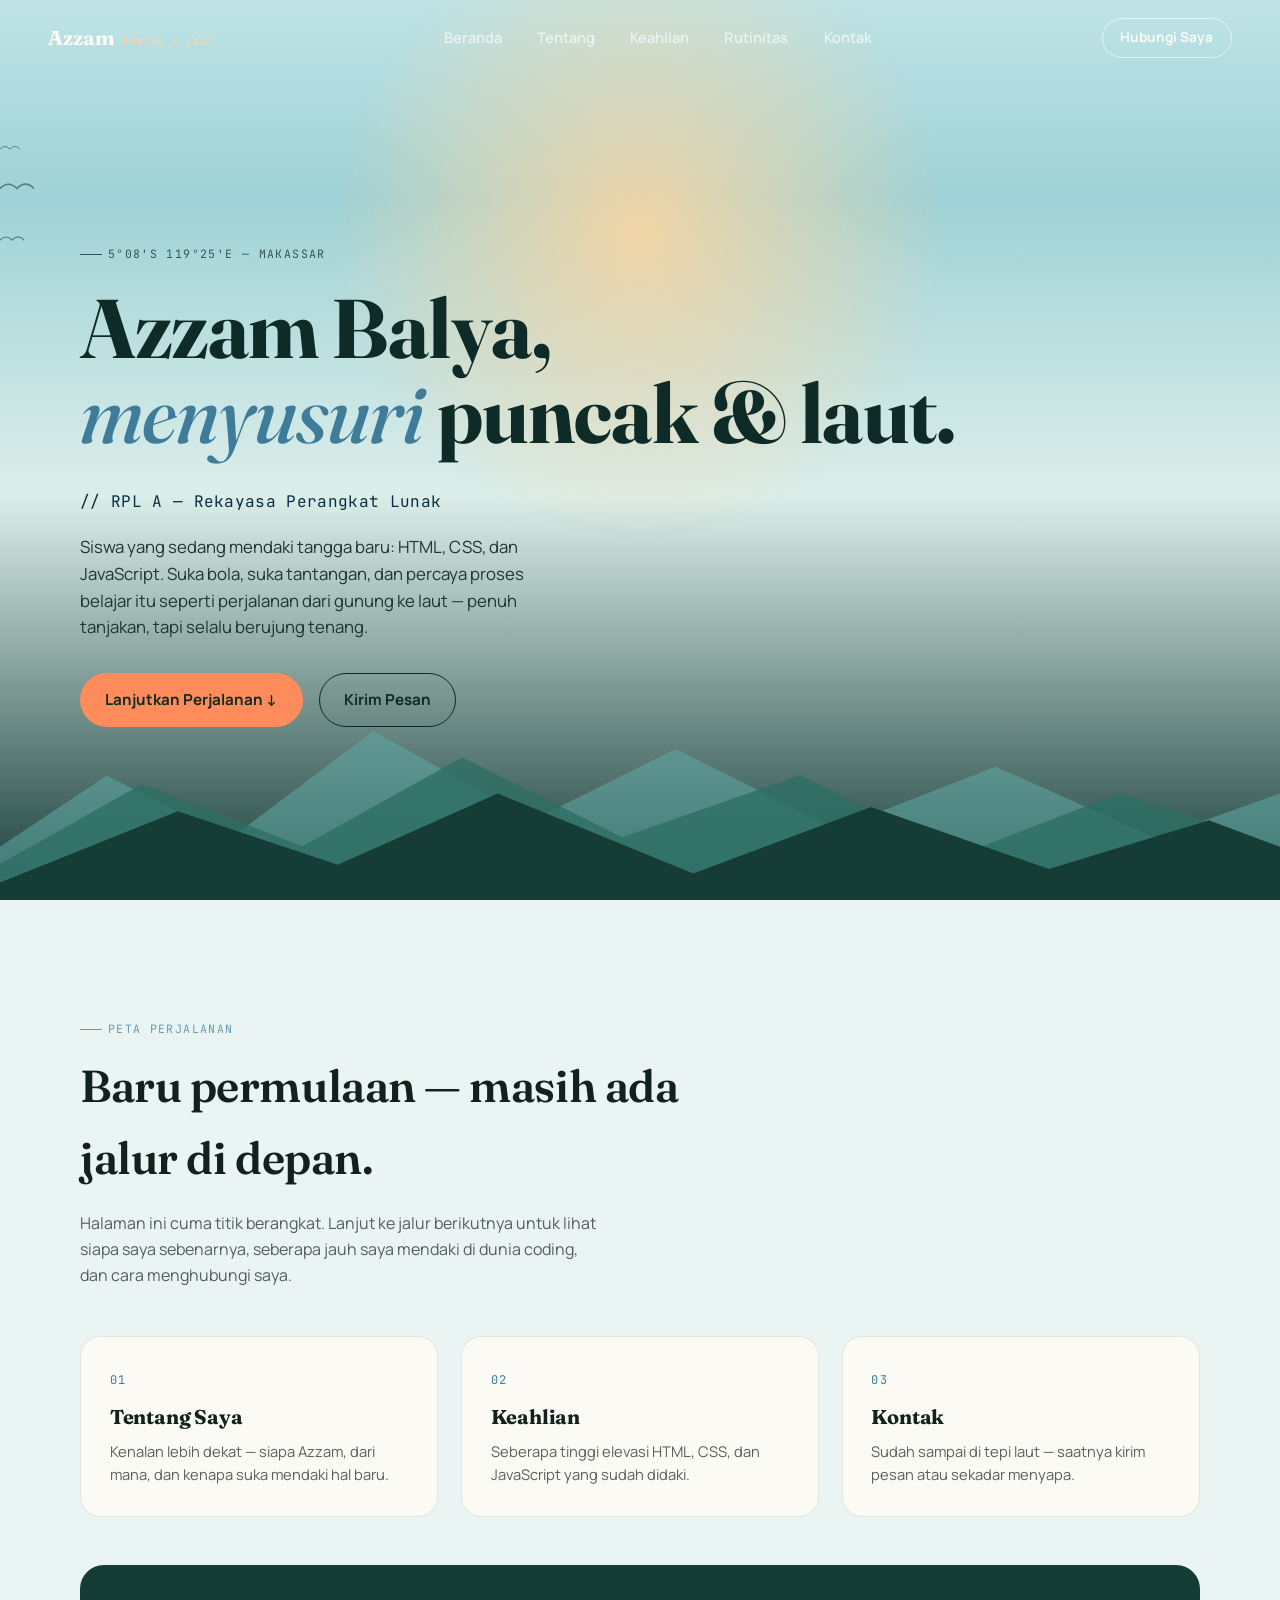
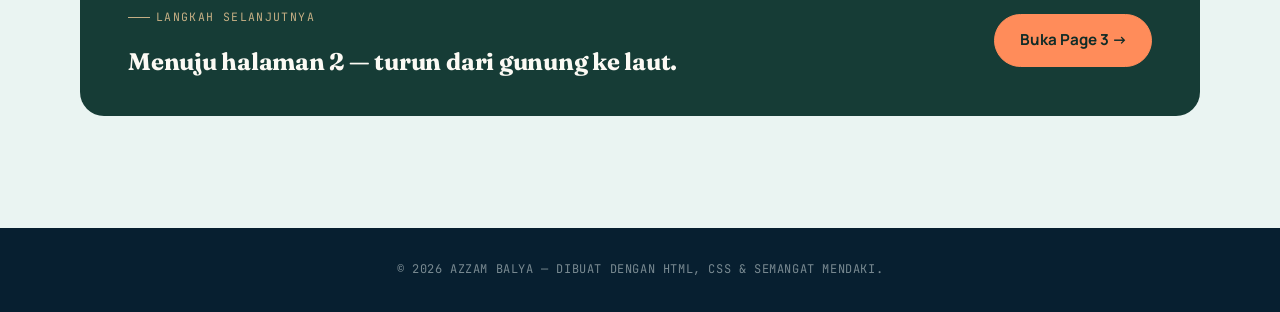
==== commit f749ffc1: "azzam" ====
--- a/index.html
+++ b/index.html
@@ -13,12 +13,12 @@
   <a href="#top" class="brand">Azzam <small>PUNCAK&nbsp;→&nbsp;LAUT</small></a>
   <ul class="nav-links" id="navLinks">
     <li><a href="#top">Beranda</a></li>
-    <li><a href="#about">Tentang</a></li>
-    <li><a href="#skills">Keahlian</a></li>
-    <li><a href="#trail">Rutinitas</a></li>
-    <li><a href="#contact">Kontak</a></li>
+    <li><a href="page3.html#about">Tentang</a></li>
+    <li><a href="page3.html#skills">Keahlian</a></li>
+    <li><a href="page3.html#trail">Rutinitas</a></li>
+    <li><a href="page3.html#contact">Kontak</a></li>
   </ul>
-  <a href="#contact" class="btn btn-ghost nav-cta">Hubungi Saya</a>
+  <a href="page3.html#contact" class="btn btn-ghost nav-cta">Hubungi Saya</a>
   <button class="nav-toggle" id="navToggle" aria-label="Buka menu">
     <span></span><span></span><span></span>
   </button>
@@ -42,8 +42,8 @@
     <p class="hero-role">// RPL&nbsp;A — Rekayasa Perangkat Lunak</p>
     <p class="hero-desc">Siswa yang sedang mendaki tangga baru: HTML, CSS, dan JavaScript. Suka bola, suka tantangan, dan percaya proses belajar itu seperti perjalanan dari gunung ke laut — penuh tanjakan, tapi selalu berujung tenang.</p>
     <div class="hero-actions">
-      <a href="#skills" class="btn btn-solid">Lihat Keahlian</a>
-      <a href="#contact" class="btn btn-ghost">Kirim Pesan</a>
+      <a href="page3.html" class="btn btn-solid">Lanjutkan Perjalanan ↓</a>
+      <a href="page3.html#contact" class="btn btn-ghost">Kirim Pesan</a>
     </div>
   </div>
 
@@ -59,163 +59,39 @@
   </div>
 </header>
 
-<!-- ================= ABOUT ================= -->
-<section class="on-teal section-pad" id="about">
-  <div class="container about">
-    <div class="about-portrait reveal">
-      <div class="frame">
-        <img src="azzam.jpeg" alt="Foto Azzam Balya">
-      </div>
-      <span class="pin">BASECAMP: KAMAR 2.6</span>
-    </div>
-    <div class="about-text">
-      <p class="eyebrow reveal" style="color:var(--sunrise-soft)">Tentang Saya</p>
-      <h2 class="reveal reveal-delay-1">Belajar itu seperti mendaki —<br>satu langkah, satu ketinggian baru.</h2>
-      <p class="about-lede reveal reveal-delay-1">Nama saya Azzam Balya, siswa jurusan RPL A yang berdomisili di Makassar.</p>
-      <p class="about-body reveal reveal-delay-2">Sedang menekuni dunia pengembangan web selangkah demi selangkah — mulai dari struktur (HTML), keindahan (CSS), hingga logika (JavaScript). Di luar layar, saya menyalurkan energi lewat sepak bola.</p>
-      <div class="fact-grid reveal reveal-delay-3">
-        <div class="fact"><span class="k">Domisili</span><span class="v">Makassar</span></div>
-        <div class="fact"><span class="k">Kelas</span><span class="v">RPL A</span></div>
-        <div class="fact"><span class="k">Kamar</span><span class="v">2.6</span></div>
-        <div class="fact"><span class="k">Hobi</span><span class="v">Sepak Bola</span></div>
-      </div>
-    </div>
-  </div>
-</section>
-
-<!-- ================= SKILLS ================= -->
-<section class="skills section-pad" id="skills">
+<!-- ================= TEASER / WAYPOINTS ================= -->
+<section class="on-fog section-pad">
   <div class="container">
     <div class="section-head reveal">
-      <p class="eyebrow" style="color:var(--glacier-blue)">Ketinggian yang Sudah Didaki</p>
-      <h2>Keahlian, diukur seperti elevasi.</h2>
-    </div>
-    <div class="elevation-list">
-      <div class="elev-item reveal">
-        <span class="name">HTML<small>Struktur & fondasi</small></span>
-        <div class="gauge"><div class="gauge-fill" data-fill="90"></div></div>
-        <span class="amt">90%</span>
-      </div>
-      <div class="elev-item reveal reveal-delay-1">
-        <span class="name">CSS<small>Bentuk & suasana</small></span>
-        <div class="gauge"><div class="gauge-fill" data-fill="70"></div></div>
-        <span class="amt">70%</span>
-      </div>
-      <div class="elev-item reveal reveal-delay-2">
-        <span class="name">JavaScript<small>Logika & gerak</small></span>
-        <div class="gauge"><div class="gauge-fill" data-fill="50"></div></div>
-        <span class="amt">50%</span>
-      </div>
-    </div>
-  </div>
-</section>
-
-<!-- ================= TRAIL / SCHEDULE + HOBBY ================= -->
-<section class="on-teal section-pad" id="trail">
-  <div class="container trail-grid">
-    <div>
-      <p class="eyebrow reveal" style="color:var(--sunrise-soft)">Jejak Perjalanan</p>
-      <h2 class="reveal reveal-delay-1" style="color:var(--paper)">Jadwal Belajar</h2>
-      <div class="trail-log reveal reveal-delay-2">
-        <div class="stop"><h3 style="color:var(--paper)">01 · HTML</h3><p>Menyusun fondasi setiap halaman.</p></div>
-        <div class="stop"><h3 style="color:var(--paper)">02 · CSS</h3><p>Memberi rupa dan suasana pada struktur.</p></div>
-        <div class="stop"><h3 style="color:var(--paper)">03 · JavaScript</h3><p>Menghidupkan interaksi & logika.</p></div>
-      </div>
-    </div>
-    <div class="hobby-card reveal reveal-delay-2">
-      <p class="eyebrow">Di Luar Layar</p>
-      <h3>Hobi</h3>
-      <p style="opacity:.75; margin-bottom:1.2rem;">Selain ngoding, saya juga senang turun ke lapangan.</p>
-      <span class="hobby-tag">⚽ Sepak Bola</span>
-    </div>
-  </div>
-</section>
-
-<!-- ================= CREW / ROOM ================= -->
-<section class="on-teal" style="padding-bottom: 5rem;">
-  <div class="container">
-    <div class="section-head reveal">
-      <p class="eyebrow" style="color:var(--sunrise-soft)">Basecamp</p>
-      <h2 style="color:var(--paper)">Teman Sekamar</h2>
-    </div>
-    <div class="crew-grid">
-      <div class="crew-card reveal"><span class="num">CREW 01</span><h3>Azam</h3><p>RPL A · Kamar 2.6</p></div>
-      <div class="crew-card reveal reveal-delay-1"><span class="num">CREW 02</span><h3>Azam</h3><p>RPL A · Kamar 2.6</p></div>
-      <div class="crew-card reveal reveal-delay-2"><span class="num">CREW 03</span><h3>Azam</h3><p>RPL A · Kamar 2.6</p></div>
-      <div class="crew-card reveal reveal-delay-3"><span class="num">CREW 04</span><h3>Azam</h3><p>RPL A · Kamar 2.6</p></div>
-    </div>
-  </div>
-</section>
-
-<!-- ================= WAVE DIVIDER ================= -->
-<div class="wave-divider">
-  <svg viewBox="0 0 1440 120" preserveAspectRatio="none"><path fill="#0A2E45" d="M0 40 C 240 100, 480 0, 720 50 C 960 100, 1200 10, 1440 60 L1440 120 L0 120 Z"/></svg>
-</div>
-
-<!-- ================= CONTACT ================= -->
-<section class="contact-sec section-pad" id="contact">
-  <div class="bubble" style="width:14px;height:14px;left:8%;animation-duration:9s;"></div>
-  <div class="bubble" style="width:8px;height:8px;left:22%;animation-duration:13s;animation-delay:2s;"></div>
-  <div class="bubble" style="width:20px;height:20px;left:40%;animation-duration:11s;animation-delay:1s;"></div>
-  <div class="bubble" style="width:10px;height:10px;left:63%;animation-duration:15s;animation-delay:3s;"></div>
-  <div class="bubble" style="width:16px;height:16px;left:80%;animation-duration:10s;animation-delay:.5s;"></div>
-  <div class="bubble" style="width:12px;height:12px;left:92%;animation-duration:12s;animation-delay:4s;"></div>
-
-  <div class="container">
-    <div class="section-head reveal">
-      <p class="eyebrow" style="color:var(--sunrise-soft)">Titik Akhir Perjalanan</p>
-      <h2>Mari Berlabuh &amp; Berkirim Pesan</h2>
-      <p>Ada proyek, pertanyaan, atau sekadar ingin menyapa? Kirimkan pesan seperti botol ke laut.</p>
+      <p class="eyebrow" style="color:var(--glacier-blue)">Peta Perjalanan</p>
+      <h2>Baru permulaan — masih ada jalur di depan.</h2>
+      <p style="opacity:.7; max-width:52ch;">Halaman ini cuma titik berangkat. Lanjut ke jalur berikutnya untuk lihat siapa saya sebenarnya, seberapa jauh saya mendaki di dunia coding, dan cara menghubungi saya.</p>
     </div>
 
-    <div class="contact-grid">
-      <div class="form-card reveal">
-        <form action="https://formsubmit.co/balyaazzam3@gmail.com" method="post">
-          <div class="row-2">
-            <div class="field">
-              <label for="nama">Nama</label>
-              <input id="nama" type="text" placeholder="Nama kamu..." name="Nama" required>
-            </div>
-            <div class="field">
-              <label for="email">Email</label>
-              <input id="email" type="email" placeholder="Email kamu..." name="Email" required>
-            </div>
-          </div>
-          <div class="row-2">
-            <div class="field">
-              <label for="usia">Umur</label>
-              <input id="usia" type="number" placeholder="Umur kamu..." name="Usia">
-            </div>
-            <div class="field">
-              <label for="gender">Gender</label>
-              <select id="gender" name="Gender">
-                <option value="">Pilih gender</option>
-                <option value="pria">Pria</option>
-                <option value="wanita">Wanita</option>
-              </select>
-            </div>
-          </div>
-          <div class="field">
-            <label for="pesan">Pesan</label>
-            <textarea id="pesan" name="Pesan" rows="4" placeholder="Tulis pesanmu di sini..."></textarea>
-          </div>
-          <button type="submit" class="btn btn-solid" style="width:100%; justify-content:center;">Kirim Pesan →</button>
-        </form>
+    <div class="waypoint-grid">
+      <a href="page3.html#about" class="waypoint-card reveal">
+        <span class="num">01</span>
+        <h3>Tentang Saya</h3>
+        <p>Kenalan lebih dekat — siapa Azzam, dari mana, dan kenapa suka mendaki hal baru.</p>
+      </a>
+      <a href="page3.html#skills" class="waypoint-card reveal reveal-delay-1">
+        <span class="num">02</span>
+        <h3>Keahlian</h3>
+        <p>Seberapa tinggi elevasi HTML, CSS, dan JavaScript yang sudah didaki.</p>
+      </a>
+      <a href="page3.html#contact" class="waypoint-card reveal reveal-delay-2">
+        <span class="num">03</span>
+        <h3>Kontak</h3>
+        <p>Sudah sampai di tepi laut — saatnya kirim pesan atau sekadar menyapa.</p>
+      </a>
+    </div>
+
+    <div class="cta-banner reveal">
+      <div>
+        <p class="eyebrow" style="color:var(--sunrise-soft)">Langkah Selanjutnya</p>
+        <h3>Menuju halaman 2 — turun dari gunung ke laut.</h3>
       </div>
-
-      <div class="reveal reveal-delay-1">
-        <div class="map-card">
-          <iframe src="https://www.google.com/maps/embed?pb=!1m18!1m12!1m3!1d11539.938142382489!2d107.06127097141518!3d-6.542502928768488!2m3!1f0!2f0!3f0!3m2!1i1024!2i768!4f13.1!3m3!1m2!1s0x2e69bb000e1ac8b7%3A0xa18f0995cdb37e7b!2sSamara%20village!5e0!3m2!1sid!2sid!4v1786603937059!5m2!1sid!2sid" loading="lazy" referrerpolicy="strict-origin-when-cross-origin" allowfullscreen></iframe>
-        </div>
-        <div class="socials">
-          <a href="https://instagram.com/mazabalya17" target="_blank" rel="noopener" aria-label="Instagram">
-            <svg width="20" height="20" viewBox="0 0 24 24" fill="none" stroke="currentColor" stroke-width="1.8"><rect x="3" y="3" width="18" height="18" rx="5"/><circle cx="12" cy="12" r="4"/><circle cx="17.5" cy="6.5" r="1"/></svg>
-          </a>
-          <a href="https://www.youtube.com/" target="_blank" rel="noopener" aria-label="YouTube">
-            <svg width="20" height="20" viewBox="0 0 24 24" fill="none" stroke="currentColor" stroke-width="1.8"><rect x="2" y="5" width="20" height="14" rx="4"/><path d="M10 9l5 3-5 3z" fill="currentColor" stroke="none"/></svg>
-          </a>
-        </div>
-      </div>
+      <a href="page3.html" class="btn btn-solid">Buka Page 3 →</a>
     </div>
   </div>
 </section>
--- a/style.css
+++ b/style.css
@@ -685,11 +685,89 @@
   background: var(--ocean-deep-2);
 }
 
+/* ===================== WAYPOINTS (index teaser) ===================== */
+.waypoint-grid{
+  display: grid;
+  grid-template-columns: repeat(3, 1fr);
+  gap: 1.4rem;
+  margin-bottom: 3rem;
+}
+.waypoint-card{
+  display: block;
+  background: var(--paper);
+  border: 1px solid rgba(22,60,54,.1);
+  border-radius: 20px;
+  padding: 1.8rem;
+  transition: transform .4s var(--ease), box-shadow .4s var(--ease), border-color .4s var(--ease);
+}
+.waypoint-card:hover{
+  transform: translateY(-8px);
+  box-shadow: 0 24px 40px -20px rgba(22,60,54,.25);
+  border-color: var(--sunrise);
+}
+.waypoint-card .num{
+  font-family: var(--font-mono);
+  font-size: .75rem;
+  letter-spacing: .1em;
+  color: var(--glacier-blue);
+}
+.waypoint-card h3{ margin: .6rem 0 .4rem; font-size: 1.25rem; }
+.waypoint-card p{ margin: 0; opacity: .7; font-size: .92rem; }
+
+.cta-banner{
+  display: flex;
+  align-items: center;
+  justify-content: space-between;
+  gap: 1.5rem;
+  flex-wrap: wrap;
+  background: var(--alpine-teal);
+  color: var(--peak-fog);
+  border-radius: 24px;
+  padding: 2.2rem clamp(1.6rem, 4vw, 3rem);
+}
+.cta-banner h3{ margin: .3rem 0 0; font-size: 1.5rem; color: var(--paper); }
+
+/* ===================== SUBHERO (page3 banner) ===================== */
+.subhero{
+  position: relative;
+  min-height: 46vh;
+  display: flex;
+  align-items: flex-end;
+  overflow: hidden;
+  background: linear-gradient(180deg, #9FD2D6 0%, var(--peak-fog-2) 55%, var(--alpine-teal) 100%);
+  padding-top: 5rem;
+}
+.subhero .ridge{ position: absolute; bottom:0; left:0; width:100%; line-height:0; }
+.subhero-content{
+  position: relative;
+  z-index: 2;
+  width: min(1120px, 92%);
+  margin-inline: auto;
+  padding-bottom: 3rem;
+}
+.subhero h1{
+  font-size: clamp(2rem, 5vw, 3.4rem);
+  color: var(--alpine-teal-2);
+}
+.subhero p{ color: #1c3733; max-width: 50ch; }
+.breadcrumb{
+  font-family: var(--font-mono);
+  font-size: .75rem;
+  letter-spacing: .08em;
+  color: var(--ocean-deep);
+  opacity: .8;
+  margin-bottom: 1rem;
+  display: inline-flex;
+  gap: .5em;
+}
+.breadcrumb a{ text-decoration: underline; text-underline-offset: 3px; }
+
 /* ===================== RESPONSIVE ===================== */
 @media (max-width: 900px){
   .about, .trail-grid, .contact-grid{ grid-template-columns: 1fr; }
   .about-portrait{ max-width: 320px; margin-inline: auto; }
   .elev-item{ grid-template-columns: 90px 1fr 70px; gap: 1rem; }
+  .waypoint-grid{ grid-template-columns: 1fr; }
 }
 
 @media (max-width: 760px){
@@ -712,6 +790,9 @@
   .hero-actions{ flex-direction: column; align-items: flex-start; }
   .row-2{ grid-template-columns: 1fr; }
   .crew-grid{ grid-template-columns: repeat(auto-fit, minmax(150px, 1fr)); }
+  .cta-banner{ flex-direction: column; align-items: flex-start; }
+  .cta-banner .btn{ width: 100%; justify-content: center; }
+  .subhero{ min-height: 38vh; }
 }
 
 @media (max-width: 480px){
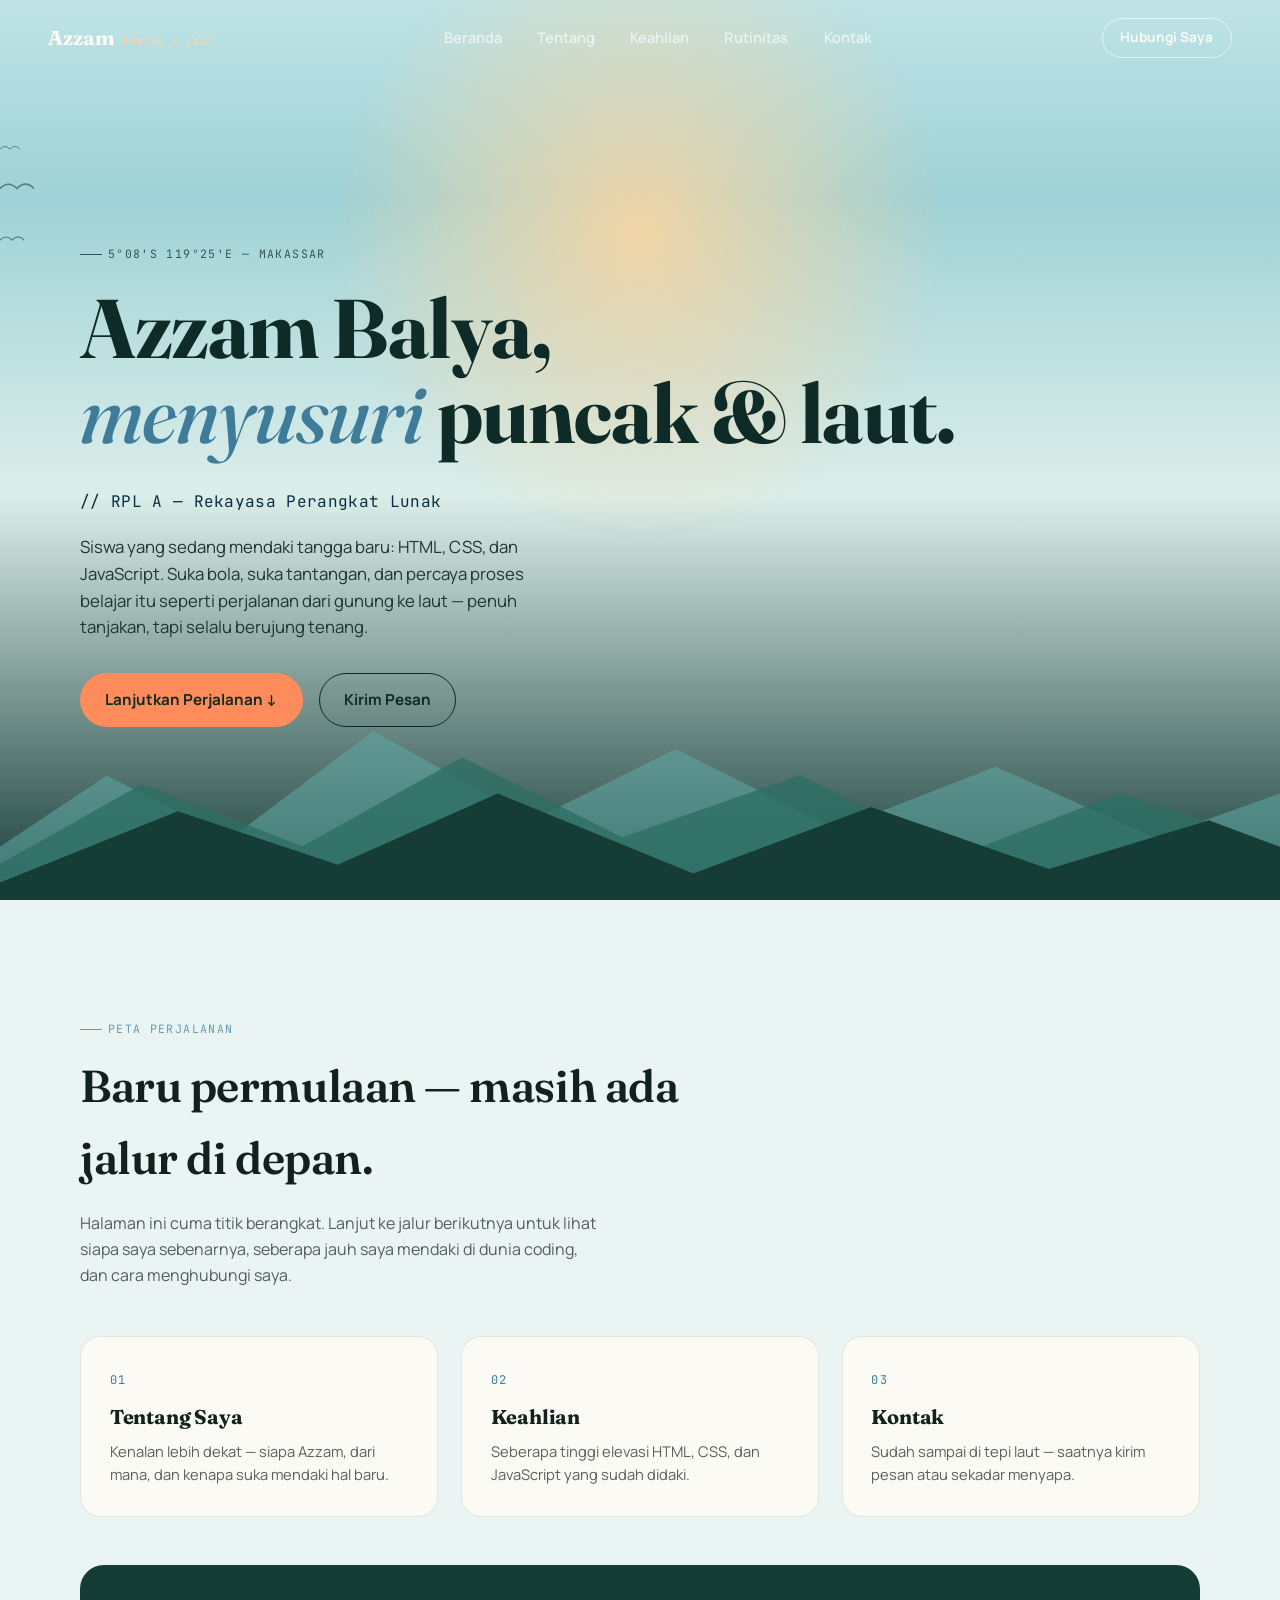
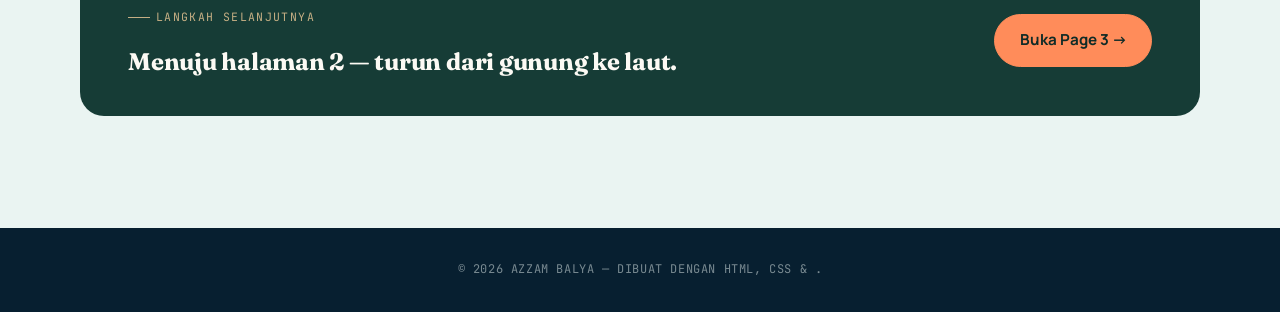
==== commit c68c80b2: "index.html" ====
--- a/index.html
+++ b/index.html
@@ -96,7 +96,7 @@
   </div>
 </section>
 
-<footer>© 2026 AZZAM BALYA — DIBUAT DENGAN HTML, CSS &amp; SEMANGAT MENDAKI.</footer>
+<footer>© 2026 AZZAM BALYA — DIBUAT DENGAN HTML, CSS &amp; .</footer>
 
 <script src="script.js"></script>
 </body>
